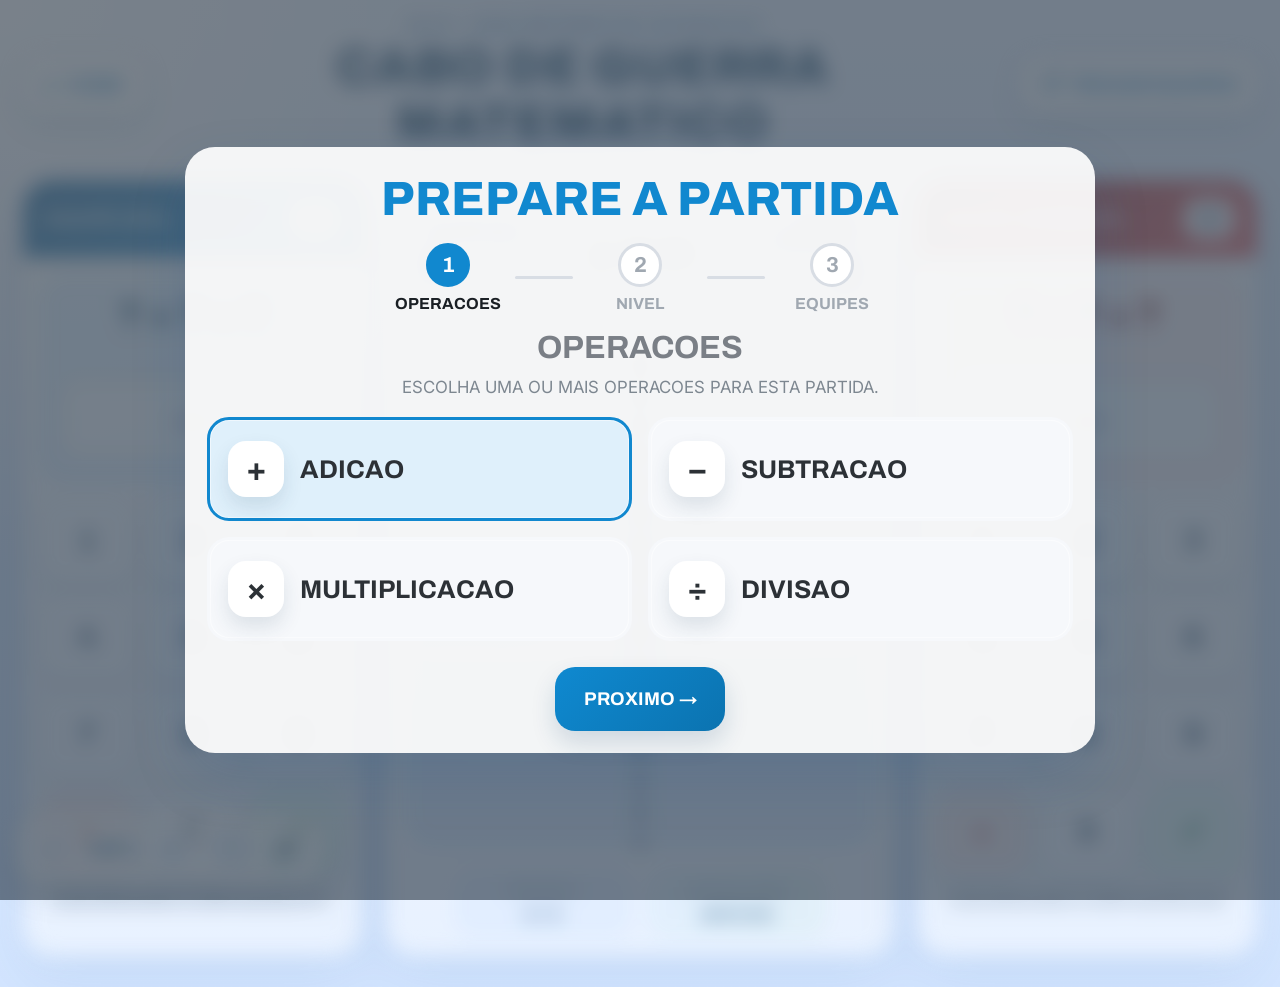
==== jogos/cabo-de-guerra/index.html @ 483ecdd0 "Add cabo de guerra matematico to JOJO" ====
<!DOCTYPE html>
<html lang="pt-BR">
<head>
    <meta charset="UTF-8">
    <meta name="viewport" content="width=device-width, initial-scale=1.0, viewport-fit=cover">
    <meta name="theme-color" content="#dbe8ff">
    <title>JOJO | Cabo de Guerra Matematico</title>
    <link rel="preconnect" href="https://fonts.googleapis.com">
    <link rel="preconnect" href="https://fonts.gstatic.com" crossorigin>
    <link href="https://fonts.googleapis.com/css2?family=Archivo:wght@500;600;700;800&family=Inter:wght@400;500;600;700;800&display=swap" rel="stylesheet">
    <link rel="stylesheet" href="./styles.css">
</head>
<body>
    <div id="app" class="math-tug-app is-setup-open">
        <header class="topbar">
            <a class="top-pill top-pill--home" href="../../">
                <span class="top-pill__icon">⌂</span>
                <span>HOME</span>
            </a>

            <div class="brand-block">
                <p class="brand-block__eyebrow">JOJO | JOGO MATEMATICO INTERATIVO</p>
                <h1>CABO DE GUERRA MATEMATICO</h1>
            </div>

            <button id="changeTeamsBtn" class="top-pill top-pill--ghost" type="button">
                <span class="top-pill__icon">↺</span>
                <span>TROCAR EQUIPES</span>
            </button>
        </header>

        <main class="game-layout">
            <section class="team-panel team-panel--blue" data-team-side="left">
                <header class="team-panel__header">
                    <strong id="leftPanelName">EQUIPE AZUL</strong>
                    <span id="leftScoreBadge" class="score-badge">0</span>
                </header>

                <div class="problem-board">
                    <div id="leftProblem" class="problem-expression">? + ? = ?</div>
                    <div id="leftAnswerDisplay" class="answer-display">—</div>
                </div>

                <div class="keypad" data-keypad="left">
                    <button type="button" data-key="1">1</button>
                    <button type="button" data-key="2">2</button>
                    <button type="button" data-key="3">3</button>
                    <button type="button" data-key="4">4</button>
                    <button type="button" data-key="5">5</button>
                    <button type="button" data-key="6">6</button>
                    <button type="button" data-key="7">7</button>
                    <button type="button" data-key="8">8</button>
                    <button type="button" data-key="9">9</button>
                    <button type="button" class="keypad__danger" data-key="clear">×</button>
                    <button type="button" data-key="0">0</button>
                    <button type="button" class="keypad__success" data-key="submit">✓</button>
                </div>

                <p id="leftStatus" class="team-status">AGUARDANDO O INICIO DA PARTIDA</p>
            </section>

            <section class="arena-panel">
                <div class="arena-panel__top">
                    <div class="arena-score">
                        <span id="leftArenaName">EQUIPE AZUL</span>
                        <strong id="leftArenaScore">0</strong>
                    </div>

                    <div class="match-timer">
                        <span class="match-timer__icon">◷</span>
                        <strong id="matchTimer">00:00</strong>
                    </div>

                    <div class="arena-score arena-score--right">
                        <span id="rightArenaName">EQUIPE VERMELHA</span>
                        <strong id="rightArenaScore">0</strong>
                    </div>
                </div>

                <div class="arena-stage">
                    <div class="arena-stage__line"></div>
                    <div id="ropeWrapper" class="rope-wrapper">
                        <iframe
                            class="rope-wrapper__frame"
                            src="./gif-frame.html"
                            title="Cabo de guerra animado"
                            tabindex="-1"
                            loading="eager"
                        ></iframe>
                    </div>

                    <div id="roundFeedback" class="round-feedback hidden"></div>

                    <div id="countdownOverlay" class="countdown-overlay hidden" aria-live="assertive">
                        <div id="countdownValue" class="countdown-overlay__value">3</div>
                    </div>

                    <div id="resultOverlay" class="result-overlay hidden">
                        <div class="result-card">
                            <p class="result-card__eyebrow">PARTIDA ENCERRADA</p>
                            <img id="resultBadge" class="result-card__badge hidden" src="./assets/ganhou-azul.gif" alt="Equipe vencedora">
                            <h2 id="resultTitle">EQUIPE AZUL VENCEU</h2>
                            <p id="resultText">FOI UMA DISPUTA INCRIVEL.</p>
                            <div class="result-card__actions">
                                <button id="playAgainBtn" class="primary-action" type="button">JOGAR DE NOVO</button>
                                <button id="openSetupBtn" class="secondary-action" type="button">AJUSTAR PARTIDA</button>
                            </div>
                        </div>
                    </div>
                </div>

                <div class="arena-panel__bottom">
                    <div class="round-chip">
                        <span>RODADA</span>
                        <strong id="roundCounter">0 / 10</strong>
                    </div>

                    <div class="round-chip round-chip--accent">
                        <span>OPERACOES</span>
                        <strong id="operationsLabel">ADICAO</strong>
                    </div>
                </div>
            </section>

            <section class="team-panel team-panel--red" data-team-side="right">
                <header class="team-panel__header">
                    <strong id="rightPanelName">EQUIPE VERMELHA</strong>
                    <span id="rightScoreBadge" class="score-badge">0</span>
                </header>

                <div class="problem-board problem-board--red">
                    <div id="rightProblem" class="problem-expression">? + ? = ?</div>
                    <div id="rightAnswerDisplay" class="answer-display">—</div>
                </div>

                <div class="keypad keypad--red" data-keypad="right">
                    <button type="button" data-key="1">1</button>
                    <button type="button" data-key="2">2</button>
                    <button type="button" data-key="3">3</button>
                    <button type="button" data-key="4">4</button>
                    <button type="button" data-key="5">5</button>
                    <button type="button" data-key="6">6</button>
                    <button type="button" data-key="7">7</button>
                    <button type="button" data-key="8">8</button>
                    <button type="button" data-key="9">9</button>
                    <button type="button" class="keypad__danger" data-key="clear">×</button>
                    <button type="button" data-key="0">0</button>
                    <button type="button" class="keypad__success" data-key="submit">✓</button>
                </div>

                <p id="rightStatus" class="team-status">AGUARDANDO O INICIO DA PARTIDA</p>
            </section>
        </main>

        <div class="zoom-dock">
            <button id="zoomOutBtn" type="button" aria-label="Diminuir tamanho">−</button>
            <strong id="zoomValue">100%</strong>
            <button id="zoomInBtn" type="button" aria-label="Aumentar tamanho">+</button>
            <button id="fullscreenBtn" type="button" aria-label="Tela cheia">⛶</button>
            <button id="soundToggleBtn" type="button" aria-label="Ativar ou desativar som">🔊</button>
        </div>

        <div id="setupBackdrop" class="setup-backdrop"></div>

        <section id="setupModal" class="setup-modal" role="dialog" aria-modal="true" aria-labelledby="setupTitle">
            <header class="setup-modal__header">
                <h2 id="setupTitle">PREPARE A PARTIDA</h2>

                <div class="stepper" aria-label="Etapas da configuracao">
                    <div class="stepper__item is-active" data-step-indicator="1">
                        <span>1</span>
                        <strong>OPERACOES</strong>
                    </div>
                    <div class="stepper__line"></div>
                    <div class="stepper__item" data-step-indicator="2">
                        <span>2</span>
                        <strong>NIVEL</strong>
                    </div>
                    <div class="stepper__line"></div>
                    <div class="stepper__item" data-step-indicator="3">
                        <span>3</span>
                        <strong>EQUIPES</strong>
                    </div>
                </div>
            </header>

            <div class="setup-modal__body">
                <section class="setup-step" data-step-panel="1">
                    <div class="setup-copy">
                        <h3>OPERACOES</h3>
                        <p>ESCOLHA UMA OU MAIS OPERACOES PARA ESTA PARTIDA.</p>
                    </div>

                    <div class="selection-grid selection-grid--operations">
                        <button class="selection-card is-selected" type="button" data-operation="add">
                            <span class="selection-card__symbol">+</span>
                            <strong>ADICAO</strong>
                        </button>
                        <button class="selection-card" type="button" data-operation="subtract">
                            <span class="selection-card__symbol">−</span>
                            <strong>SUBTRACAO</strong>
                        </button>
                        <button class="selection-card" type="button" data-operation="multiply">
                            <span class="selection-card__symbol">×</span>
                            <strong>MULTIPLICACAO</strong>
                        </button>
                        <button class="selection-card" type="button" data-operation="divide">
                            <span class="selection-card__symbol">÷</span>
                            <strong>DIVISAO</strong>
                        </button>
                    </div>
                </section>

                <section class="setup-step hidden" data-step-panel="2">
                    <div class="setup-copy">
                        <h3>NIVEL E QUANTIDADE</h3>
                        <p>ESCOLHA A DIFICULDADE E A QUANTIDADE DE OPERACOES POR PARTIDA.</p>
                    </div>

                    <div class="selection-grid selection-grid--levels">
                        <button class="selection-card selection-card--level is-selected" type="button" data-level="1">
                            <span class="selection-card__level-icon">◔</span>
                            <strong>NIVEL 1</strong>
                            <small>OPERACOES COM 1 ALGARISMO</small>
                        </button>
                        <button class="selection-card selection-card--level" type="button" data-level="2">
                            <span class="selection-card__level-icon">◑</span>
                            <strong>NIVEL 2</strong>
                            <small>2 ALGARISMOS SEM RESERVA</small>
                        </button>
                        <button class="selection-card selection-card--level" type="button" data-level="3">
                            <span class="selection-card__level-icon">◕</span>
                            <strong>NIVEL 3</strong>
                            <small>2 ALGARISMOS COM RESERVA</small>
                        </button>
                    </div>

                    <div class="quantity-panel">
                        <div class="setup-copy setup-copy--compact">
                            <h3>QUANTIDADE DE OPERACOES</h3>
                            <p>DEFINA QUANTAS RODADAS A PARTIDA TERA.</p>
                        </div>

                        <div class="quantity-panel__row">
                            <button class="quantity-chip is-selected" type="button" data-rounds="5">5</button>
                            <button class="quantity-chip" type="button" data-rounds="10">10</button>
                            <button class="quantity-chip" type="button" data-rounds="15">15</button>
                            <button class="quantity-chip" type="button" data-rounds="20">20</button>
                            <label class="custom-rounds">
                                <span>OUTRA</span>
                                <input id="roundsInput" type="number" min="3" max="50" value="5">
                            </label>
                        </div>
                    </div>
                </section>

                <section class="setup-step hidden" data-step-panel="3">
                    <div class="setup-copy">
                        <h3>EQUIPES</h3>
                    </div>

                    <div class="team-setup-grid">
                        <article class="team-setup-card team-setup-card--blue">
                            <img class="team-setup-card__gif" src="./assets/equipe-azul.gif" alt="Equipe azul">
                            <strong>1ª EQUIPE (AZUL)</strong>
                            <input id="leftTeamInput" type="text" maxlength="20" placeholder="Nome da equipe">
                        </article>

                        <div class="team-setup-grid__vs">VS</div>

                        <article class="team-setup-card team-setup-card--red">
                            <img class="team-setup-card__gif" src="./assets/equipe-vermelha.gif" alt="Equipe vermelha">
                            <strong>2ª EQUIPE (VERMELHA)</strong>
                            <input id="rightTeamInput" type="text" maxlength="20" placeholder="Nome da equipe">
                        </article>
                    </div>

                    <button id="swapTeamsBtn" class="swap-teams-btn" type="button">INVERTER LADOS</button>
                </section>
            </div>

            <footer class="setup-modal__footer">
                <button id="prevStepBtn" class="secondary-action secondary-action--ghost" type="button">← VOLTAR</button>
                <button id="nextStepBtn" class="primary-action" type="button">PROXIMO →</button>
                <button id="startMatchBtn" class="primary-action hidden" type="button">▶ INICIAR PARTIDA</button>
            </footer>
        </section>
    </div>

    <script src="./app.js"></script>
</body>
</html>
---- jogos/cabo-de-guerra/styles.css ----
:root {
    --bg-top: #eef5ff;
    --bg-bottom: #d3e5ff;
    --blue-strong: #0f89d0;
    --blue-soft: #e6f3ff;
    --blue-border: #2890db;
    --red-strong: #e74a49;
    --red-soft: #fff0f0;
    --red-border: #f06b69;
    --ink: #12304d;
    --muted: #6e849b;
    --card: rgba(255, 255, 255, 0.92);
    --shadow: 0 24px 56px rgba(22, 86, 148, 0.16);
    --rope-shift: 0px;
}

* {
    box-sizing: border-box;
}

html,
body {
    margin: 0;
    min-height: 100%;
    font-family: "Inter", sans-serif;
    background:
        radial-gradient(circle at top left, rgba(255, 255, 255, 0.92), transparent 35%),
        linear-gradient(180deg, var(--bg-top), var(--bg-bottom));
    color: var(--ink);
}

body {
    min-height: 100vh;
}

button,
input {
    font: inherit;
}

button {
    cursor: pointer;
}

.hidden {
    display: none !important;
}

.math-tug-app {
    position: relative;
    min-height: 100vh;
    padding: 18px 18px 28px;
    overflow: hidden;
}

.topbar,
.game-layout,
.zoom-dock {
    transition: filter 220ms ease, transform 220ms ease, opacity 220ms ease;
}

.math-tug-app.is-setup-open .topbar,
.math-tug-app.is-setup-open .game-layout,
.math-tug-app.is-setup-open .zoom-dock {
    filter: blur(10px);
    transform: scale(0.992);
    opacity: 0.52;
    pointer-events: none;
    user-select: none;
}

.topbar {
    position: relative;
    z-index: 2;
    display: grid;
    grid-template-columns: auto 1fr auto;
    gap: 18px;
    align-items: center;
}

.top-pill {
    display: inline-flex;
    align-items: center;
    gap: 10px;
    min-height: 56px;
    padding: 0 20px;
    border: 0;
    border-radius: 20px;
    background: #fff;
    box-shadow: 0 12px 32px rgba(14, 63, 106, 0.16);
    color: #0f6fae;
    font-family: "Archivo", sans-serif;
    font-size: 1.15rem;
    font-weight: 700;
    text-decoration: none;
}

.top-pill__icon {
    font-size: 1.45rem;
    line-height: 1;
}

.top-pill--ghost {
    justify-self: end;
}

.brand-block {
    display: grid;
    justify-items: center;
    text-align: center;
    gap: 6px;
}

.brand-block__eyebrow {
    margin: 0;
    color: rgba(11, 79, 125, 0.78);
    font-family: "Archivo", sans-serif;
    font-size: 0.88rem;
    font-weight: 700;
    letter-spacing: 0.18em;
    text-transform: uppercase;
}

.brand-block h1 {
    margin: 0;
    font-family: "Archivo", sans-serif;
    font-size: clamp(2rem, 4vw, 3.25rem);
    font-weight: 800;
    letter-spacing: 0.02em;
    text-transform: uppercase;
    color: #06385b;
}

.game-layout {
    position: relative;
    z-index: 1;
    display: grid;
    grid-template-columns: minmax(250px, 1fr) minmax(420px, 1.5fr) minmax(250px, 1fr);
    gap: 24px;
    align-items: stretch;
    margin-top: 26px;
}

.team-panel,
.arena-panel,
.setup-modal,
.result-card {
    border-radius: 30px;
    background: var(--card);
    box-shadow: var(--shadow);
}

.team-panel {
    padding: 0 0 18px;
    display: grid;
    grid-template-rows: auto auto 1fr auto;
    gap: 18px;
    overflow: hidden;
}

.team-panel__header {
    display: flex;
    align-items: center;
    justify-content: space-between;
    padding: 18px 22px;
    font-family: "Archivo", sans-serif;
    font-size: 1.15rem;
    font-weight: 700;
    color: #fff;
}

.team-panel--blue .team-panel__header {
    background: linear-gradient(135deg, #0c5b93, #0f89d0);
}

.team-panel--red .team-panel__header {
    background: linear-gradient(135deg, #8f1d1b, #e74a49);
}

.score-badge {
    display: inline-grid;
    place-items: center;
    min-width: 52px;
    height: 42px;
    padding: 0 12px;
    border-radius: 16px;
    background: rgba(255, 255, 255, 0.92);
    color: #0a486f;
    font-family: "Archivo", sans-serif;
    font-size: 1.35rem;
    font-weight: 800;
}

.problem-board {
    margin: 0 18px;
    padding: 18px;
    border-radius: 24px;
    background: var(--blue-soft);
    border: 2px solid rgba(34, 125, 192, 0.22);
    text-align: center;
}

.problem-board--red {
    background: var(--red-soft);
    border-color: rgba(226, 92, 90, 0.22);
}

.problem-expression {
    min-height: 70px;
    font-family: "Archivo", sans-serif;
    font-size: clamp(2rem, 3vw, 2.85rem);
    font-weight: 800;
    color: #06385b;
    line-height: 1.08;
    text-transform: uppercase;
}

.team-panel--red .problem-expression {
    color: #7c1816;
}

.answer-display {
    display: grid;
    place-items: center;
    min-height: 82px;
    margin-top: 14px;
    border-radius: 20px;
    background: #fff;
    border: 2px solid rgba(10, 88, 137, 0.12);
    box-shadow: inset 0 0 0 1px rgba(255, 255, 255, 0.6);
    font-family: "Archivo", sans-serif;
    font-size: 2.1rem;
    font-weight: 700;
    color: #324a60;
}

.keypad {
    display: grid;
    grid-template-columns: repeat(3, minmax(0, 1fr));
    gap: 14px;
    padding: 0 18px;
    touch-action: manipulation;
}

.keypad button {
    min-height: 84px;
    border: 0;
    border-radius: 22px;
    background: #fff;
    box-shadow: 0 10px 24px rgba(19, 65, 102, 0.12);
    font-family: "Archivo", sans-serif;
    font-size: 2rem;
    font-weight: 700;
    color: #23435d;
    transition: transform 120ms ease, box-shadow 120ms ease, background 120ms ease;
    touch-action: manipulation;
}

.keypad button:active,
.keypad button.is-pressed {
    transform: translateY(2px) scale(0.98);
    box-shadow: 0 4px 12px rgba(19, 65, 102, 0.12);
}

.keypad__danger {
    background: #ffede9 !important;
    color: #ad372f !important;
}

.keypad__success {
    background: #e7f9ef !important;
    color: #147342 !important;
}

.team-status {
    min-height: 48px;
    margin: 0;
    padding: 0 22px;
    text-align: center;
    font-family: "Archivo", sans-serif;
    font-size: 1rem;
    font-weight: 700;
    letter-spacing: 0.04em;
    text-transform: uppercase;
    color: #5f748a;
}

.team-status.is-win {
    color: #0d8a43;
}

.team-status.is-waiting {
    color: #a26b0c;
}

.team-status.is-error {
    color: #bf352f;
}

.arena-panel {
    display: grid;
    grid-template-rows: auto 1fr auto;
    gap: 20px;
    padding: 18px;
}

.arena-panel__top {
    display: grid;
    grid-template-columns: 1fr auto 1fr;
    gap: 16px;
    align-items: center;
    padding: 18px 22px;
    border-radius: 24px;
    background: rgba(236, 244, 255, 0.94);
}

.arena-score {
    display: grid;
    gap: 6px;
    font-family: "Archivo", sans-serif;
    text-transform: uppercase;
}

.arena-score span {
    font-size: 0.95rem;
    color: #466680;
}

.arena-score strong {
    font-size: 2.15rem;
    color: #0b446d;
}

.arena-score--right {
    justify-items: end;
    text-align: right;
}

.match-timer {
    display: inline-flex;
    align-items: center;
    gap: 10px;
    padding: 12px 18px;
    border-radius: 999px;
    background: #fff;
    box-shadow: 0 8px 18px rgba(11, 68, 109, 0.12);
    font-family: "Archivo", sans-serif;
    font-size: 1.6rem;
    font-weight: 700;
    color: #0b446d;
}

.arena-stage {
    position: relative;
    min-height: 520px;
    border-radius: 28px;
    background:
        linear-gradient(180deg, rgba(255, 255, 255, 0.52), rgba(222, 237, 255, 0.44)),
        linear-gradient(180deg, #f7fbff, #e3efff);
    overflow: hidden;
}

.arena-stage__line {
    position: absolute;
    inset: 0 auto 0 50%;
    width: 8px;
    transform: translateX(-50%);
    background:
        repeating-linear-gradient(
            to bottom,
            rgba(73, 103, 127, 0.85) 0 16px,
            rgba(73, 103, 127, 0) 16px 30px
        );
    opacity: 0.9;
    z-index: 0;
}

.rope-wrapper {
    position: absolute;
    left: calc(50% + var(--rope-shift));
    top: 56%;
    bottom: auto;
    z-index: 1;
    width: min(92%, 900px);
    padding: 0;
    border: 0;
    border-radius: 0;
    background: transparent;
    box-shadow: none;
    transform: translate(-50%, -50%);
    transform-origin: center bottom;
    transition: left 180ms cubic-bezier(.2, .85, .25, 1);
    will-change: left;
    backface-visibility: hidden;
    contain: layout paint;
}

.rope-wrapper__frame {
    display: block;
    width: 100%;
    height: min(44vw, 360px);
    border: 0;
    background: transparent;
    pointer-events: none;
    overflow: hidden;
    transform: translateZ(0);
    backface-visibility: hidden;
}

.round-feedback {
    position: absolute;
    left: 50%;
    top: 28px;
    transform: translateX(-50%);
    padding: 14px 22px;
    border-radius: 999px;
    background: rgba(255, 255, 255, 0.94);
    box-shadow: 0 12px 22px rgba(15, 75, 121, 0.16);
    font-family: "Archivo", sans-serif;
    font-size: 1.05rem;
    font-weight: 700;
    text-transform: uppercase;
    color: #104a72;
    z-index: 3;
}

.countdown-overlay {
    position: absolute;
    inset: 0;
    display: grid;
    place-items: center;
    background: rgba(8, 31, 51, 0.54);
    backdrop-filter: blur(5px);
    z-index: 5;
}

.result-overlay {
    position: fixed;
    inset: 0;
    display: grid;
    align-items: start;
    justify-items: center;
    padding: 24px 16px;
    overflow: auto;
    background: rgba(8, 31, 51, 0.54);
    backdrop-filter: blur(6px);
    z-index: 30;
}

.countdown-overlay__value {
    font-family: "Archivo", sans-serif;
    font-size: clamp(5rem, 14vw, 9rem);
    font-weight: 800;
    color: #fff;
    text-shadow: 0 0 26px rgba(81, 199, 255, 0.66);
}

.result-card {
    width: min(92%, 520px);
    max-height: none;
    margin: 8px 0 24px;
    padding: 26px 24px 28px;
    text-align: center;
    overflow-y: auto;
}

.result-card__badge {
    display: block;
    width: min(100%, 170px);
    margin: 14px auto 2px;
    border-radius: 24px;
}

.result-card__eyebrow {
    margin: 0;
    color: #1886cd;
    font-family: "Archivo", sans-serif;
    font-size: 0.95rem;
    font-weight: 700;
    letter-spacing: 0.18em;
    text-transform: uppercase;
}

.result-card h2 {
    margin: 8px 0 8px;
    font-family: "Archivo", sans-serif;
    font-size: clamp(1.6rem, 4.2vw, 2.5rem);
    color: #093e63;
    text-transform: uppercase;
}

.result-card__actions {
    display: flex;
    justify-content: center;
    gap: 14px;
    margin-top: 16px;
    flex-wrap: wrap;
    padding-bottom: 8px;
}

.arena-panel__bottom {
    display: flex;
    justify-content: center;
    gap: 16px;
    flex-wrap: wrap;
}

.round-chip {
    min-width: 180px;
    padding: 14px 18px;
    border-radius: 20px;
    background: rgba(236, 244, 255, 0.96);
    text-align: center;
}

.round-chip span,
.round-chip strong {
    display: block;
    font-family: "Archivo", sans-serif;
    text-transform: uppercase;
}

.round-chip span {
    font-size: 0.82rem;
    letter-spacing: 0.16em;
    color: #5b7c96;
}

.round-chip strong {
    margin-top: 8px;
    font-size: 1.16rem;
    color: #0b446d;
}

.round-chip--accent {
    background: linear-gradient(135deg, #eef8ff, #ebf8f1);
}

.zoom-dock {
    position: fixed;
    left: 16px;
    bottom: 18px;
    z-index: 2;
    display: inline-flex;
    align-items: center;
    gap: 10px;
    padding: 10px 12px;
    border-radius: 24px;
    background: rgba(255, 255, 255, 0.96);
    box-shadow: 0 14px 28px rgba(9, 49, 81, 0.16);
}

.zoom-dock button {
    width: 48px;
    height: 48px;
    border: 0;
    border-radius: 16px;
    background: #f4f8ff;
    color: #1172b0;
    font-family: "Archivo", sans-serif;
    font-size: 1.45rem;
    font-weight: 700;
}

.zoom-dock button.is-muted {
    background: #fff2ef;
    color: #c34a3e;
}

.zoom-dock strong {
    color: #0f6fae;
    font-family: "Archivo", sans-serif;
    font-size: 1.2rem;
}

.setup-backdrop {
    position: fixed;
    inset: 0;
    z-index: 8;
    background: rgba(18, 32, 47, 0.56);
}

.setup-modal {
    position: fixed;
    inset: 50% auto auto 50%;
    z-index: 9;
    width: min(92vw, 910px);
    transform: translate(-50%, -50%);
    padding: 26px 22px 22px;
}

.setup-modal__header,
.setup-copy {
    text-align: center;
}

.setup-modal__header h2 {
    margin: 0;
    font-family: "Archivo", sans-serif;
    font-size: clamp(2rem, 4vw, 3rem);
    font-weight: 800;
    color: #1188cf;
    text-transform: uppercase;
}

.stepper {
    display: flex;
    align-items: center;
    justify-content: center;
    gap: 12px;
    margin-top: 18px;
}

.stepper__item {
    display: grid;
    gap: 8px;
    justify-items: center;
    min-width: 110px;
    color: #a0a8b1;
}

.stepper__item span {
    display: grid;
    place-items: center;
    width: 44px;
    height: 44px;
    border: 3px solid #d8dde4;
    border-radius: 50%;
    font-family: "Archivo", sans-serif;
    font-size: 1.35rem;
    font-weight: 700;
    background: #fff;
}

.stepper__item strong {
    font-family: "Archivo", sans-serif;
    font-size: 1rem;
    font-weight: 700;
    text-transform: uppercase;
}

.stepper__item.is-active {
    color: #1a1f24;
}

.stepper__item.is-active span {
    border-color: #1188cf;
    background: #1188cf;
    color: #fff;
}

.stepper__item.is-done span {
    border-color: #89c9f2;
    color: #1188cf;
}

.stepper__line {
    width: 58px;
    height: 3px;
    border-radius: 999px;
    background: #d8dde4;
}

.setup-modal__body {
    margin-top: 18px;
}

.setup-copy h3 {
    margin: 0;
    font-family: "Archivo", sans-serif;
    font-size: 2rem;
    color: #7a7f86;
    text-transform: uppercase;
}

.setup-copy p {
    margin: 12px 0 0;
    color: #7d8790;
    font-size: 1.05rem;
    text-transform: uppercase;
}

.selection-grid {
    display: grid;
    gap: 16px;
    margin-top: 20px;
}

.selection-grid--operations {
    grid-template-columns: repeat(2, minmax(0, 1fr));
}

.selection-grid--levels {
    grid-template-columns: repeat(3, minmax(0, 1fr));
}

.selection-card {
    display: flex;
    align-items: center;
    gap: 16px;
    min-height: 104px;
    padding: 18px;
    border: 3px solid transparent;
    border-radius: 22px;
    background: #f6f8fb;
    color: #2c3136;
    text-align: left;
    box-shadow: inset 0 0 0 1px rgba(255, 255, 255, 0.5);
}

.selection-card__symbol,
.selection-card__level-icon {
    display: grid;
    place-items: center;
    width: 56px;
    height: 56px;
    border-radius: 18px;
    background: #fff;
    box-shadow: 0 10px 20px rgba(32, 66, 94, 0.12);
    font-family: "Archivo", sans-serif;
    font-size: 2rem;
    font-weight: 800;
}

.selection-card strong,
.selection-card small {
    display: block;
    font-family: "Archivo", sans-serif;
}

.selection-card strong {
    font-size: 1.6rem;
    text-transform: uppercase;
}

.selection-card small {
    margin-top: 6px;
    color: #6d7984;
    font-size: 0.88rem;
    text-transform: uppercase;
}

.selection-card--level {
    flex-direction: column;
    justify-content: center;
    text-align: center;
}

.selection-card.is-selected {
    border-color: #1188cf;
    background: #dff0fb;
}

.quantity-panel {
    margin-top: 24px;
}

.setup-copy--compact {
    text-align: left;
}

.setup-copy--compact h3,
.setup-copy--compact p {
    text-align: left;
}

.quantity-panel__row {
    display: flex;
    gap: 14px;
    flex-wrap: wrap;
    align-items: stretch;
    margin-top: 16px;
}

.quantity-chip,
.custom-rounds {
    min-height: 62px;
    border: 2px solid transparent;
    border-radius: 18px;
    background: #f6f8fb;
}

.quantity-chip {
    min-width: 72px;
    padding: 0 18px;
    font-family: "Archivo", sans-serif;
    font-size: 1.3rem;
    font-weight: 700;
    color: #2e4a62;
}

.quantity-chip.is-selected {
    border-color: #1188cf;
    background: #dff0fb;
}

.custom-rounds {
    display: grid;
    grid-template-columns: auto 90px;
    align-items: center;
    gap: 14px;
    padding: 0 18px;
}

.custom-rounds span {
    font-family: "Archivo", sans-serif;
    font-size: 1rem;
    font-weight: 700;
    color: #61788d;
    text-transform: uppercase;
}

.custom-rounds input,
.team-setup-card input {
    width: 100%;
    border: 2px solid rgba(17, 136, 207, 0.1);
    border-radius: 16px;
    background: #fff;
    color: #40576c;
    font-size: 1.2rem;
    padding: 14px 16px;
}

.team-setup-grid {
    display: grid;
    grid-template-columns: minmax(0, 1fr) auto minmax(0, 1fr);
    gap: 18px;
    align-items: center;
    margin-top: 22px;
}

.team-setup-card {
    min-height: 198px;
    padding: 22px 18px;
    border: 3px solid transparent;
    border-radius: 24px;
    background: #f8fafc;
    text-align: center;
}

.team-setup-card--blue {
    border-color: #2a95df;
}

.team-setup-card--red {
    border-color: #ef5753;
}

.team-setup-card__gif {
    display: block;
    width: min(100%, 150px);
    margin: 0 auto 6px;
    border-radius: 22px;
}

.team-setup-card strong {
    display: block;
    margin-top: 8px;
    font-family: "Archivo", sans-serif;
    font-size: 1.5rem;
    color: #6b7580;
    text-transform: uppercase;
}

.team-setup-card input {
    margin-top: 18px;
    text-align: center;
}

.team-setup-grid__vs {
    font-family: "Archivo", sans-serif;
    font-size: 3rem;
    font-weight: 800;
    color: #1188cf;
}

.swap-teams-btn {
    display: block;
    margin: 18px auto 0;
    border: 0;
    border-radius: 18px;
    background: rgba(17, 136, 207, 0.12);
    color: #1188cf;
    padding: 12px 20px;
    font-family: "Archivo", sans-serif;
    font-size: 1rem;
    font-weight: 700;
    text-transform: uppercase;
}

.setup-modal__footer {
    display: flex;
    justify-content: center;
    gap: 18px;
    margin-top: 26px;
    flex-wrap: wrap;
}

.primary-action,
.secondary-action {
    min-width: 170px;
    min-height: 64px;
    padding: 0 24px;
    border: 0;
    border-radius: 20px;
    font-family: "Archivo", sans-serif;
    font-size: 1.15rem;
    font-weight: 700;
    text-transform: uppercase;
    box-shadow: 0 12px 24px rgba(10, 69, 109, 0.16);
}

.primary-action {
    background: linear-gradient(135deg, #0f89d0, #0b73b0);
    color: #fff;
}

.secondary-action {
    background: #fff;
    color: #7b8086;
}

.secondary-action--ghost {
    box-shadow: 0 10px 20px rgba(10, 69, 109, 0.1);
}

@media (max-width: 1180px) {
    .game-layout {
        grid-template-columns: 1fr;
    }

    .team-panel {
        order: 2;
    }

    .arena-panel {
        order: 1;
    }

    .rope-wrapper {
        width: min(94%, 760px);
    }

    .rope-wrapper__frame {
        height: min(42vw, 320px);
    }
}

@media (max-width: 920px) {
    .topbar {
        grid-template-columns: 1fr;
        justify-items: center;
    }

    .top-pill--ghost {
        justify-self: center;
    }

    .selection-grid--operations,
    .selection-grid--levels,
    .team-setup-grid {
        grid-template-columns: 1fr;
    }

    .team-setup-grid__vs {
        display: none;
    }

    .setup-modal {
        width: min(96vw, 760px);
        max-height: min(92vh, 980px);
        overflow: auto;
    }
}

@media (max-width: 680px) {
    .math-tug-app {
        padding: 14px 14px 24px;
    }

    .brand-block__eyebrow {
        letter-spacing: 0.08em;
    }

    .arena-panel__top {
        grid-template-columns: 1fr;
        justify-items: center;
        text-align: center;
    }

    .arena-score,
    .arena-score--right {
        justify-items: center;
        text-align: center;
    }

    .problem-expression {
        font-size: 1.8rem;
    }

    .answer-display {
        min-height: 72px;
        font-size: 1.8rem;
    }

    .keypad button {
        min-height: 72px;
        font-size: 1.7rem;
    }

    .arena-stage {
        min-height: 360px;
    }

    .rope-wrapper {
        top: 56%;
        width: min(98%, 560px);
    }

    .rope-wrapper__frame {
        height: min(54vw, 240px);
    }

    .zoom-dock {
        transform: scale(0.86);
        transform-origin: left bottom;
    }
}

@media (max-height: 860px) {
    .result-overlay {
        padding: 16px 14px;
    }

    .result-card {
        width: min(94%, 500px);
        padding: 22px 22px 24px;
    }

    .result-card__badge {
        width: min(100%, 140px);
    }

    .result-card h2 {
        font-size: clamp(1.45rem, 4vw, 2.2rem);
    }

    .result-card__actions {
        flex-direction: column;
        align-items: center;
    }

    .result-card__actions .primary-action,
    .result-card__actions .secondary-action {
        min-width: 220px;
    }
}
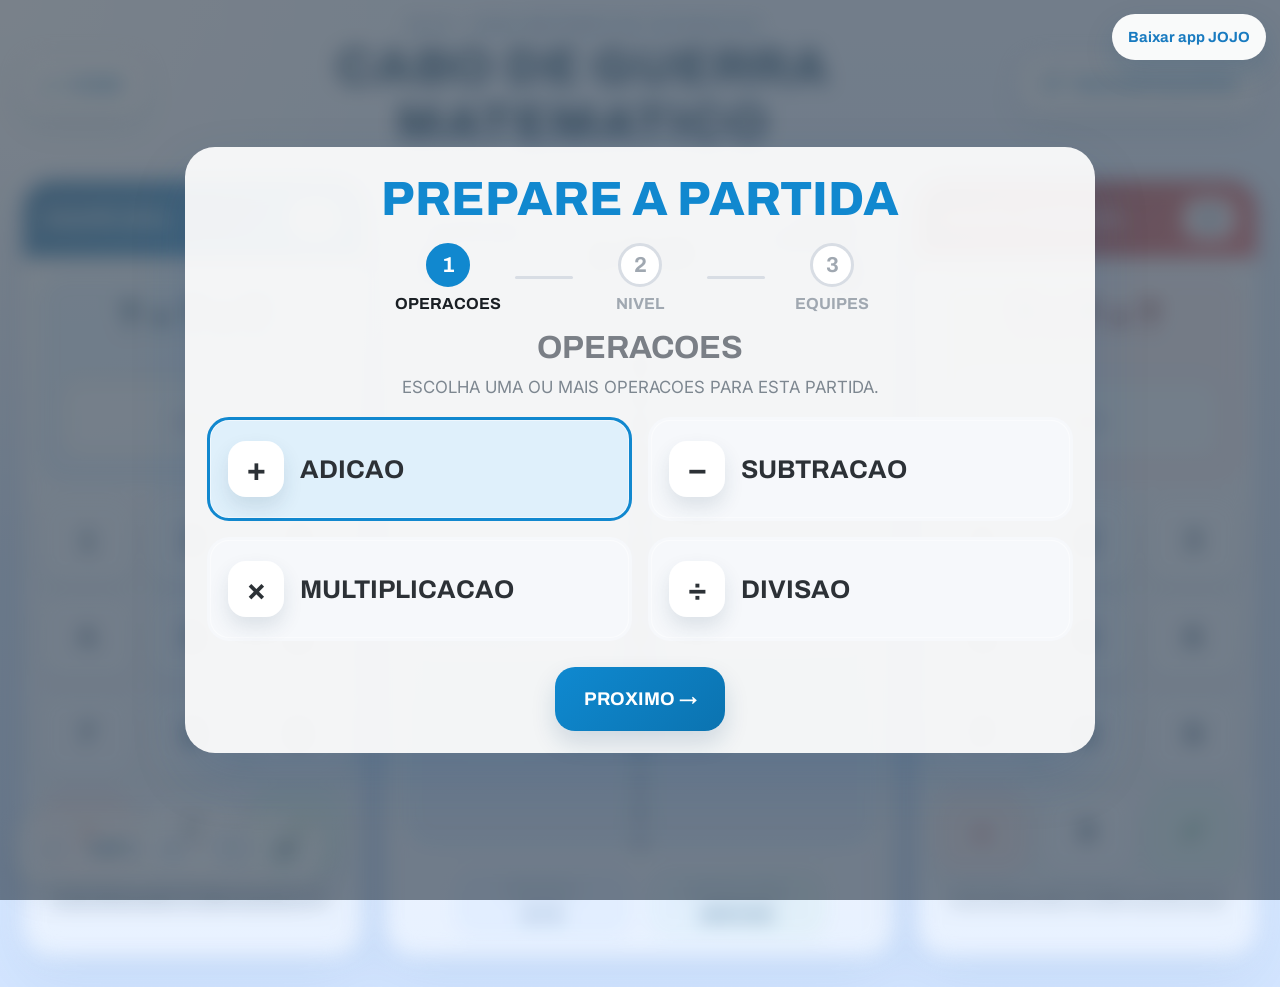
==== commit 75540e3e: "Melhora mobile, PWA e corrige timer" ====
--- a/jogos/cabo-de-guerra/index.html
+++ b/jogos/cabo-de-guerra/index.html
@@ -4,7 +4,13 @@
     <meta charset="UTF-8">
     <meta name="viewport" content="width=device-width, initial-scale=1.0, viewport-fit=cover">
     <meta name="theme-color" content="#dbe8ff">
+    <meta name="apple-mobile-web-app-capable" content="yes">
+    <meta name="apple-mobile-web-app-status-bar-style" content="default">
+    <meta name="apple-mobile-web-app-title" content="JOJO">
     <title>JOJO | Cabo de Guerra Matematico</title>
+    <link rel="manifest" href="../../manifest.webmanifest">
+    <link rel="icon" type="image/png" sizes="192x192" href="../../assets/icon-192.png">
+    <link rel="apple-touch-icon" href="../../assets/icon-192.png">
     <link rel="preconnect" href="https://fonts.googleapis.com">
     <link rel="preconnect" href="https://fonts.gstatic.com" crossorigin>
     <link href="https://fonts.googleapis.com/css2?family=Archivo:wght@500;600;700;800&family=Inter:wght@400;500;600;700;800&display=swap" rel="stylesheet">
@@ -288,5 +294,6 @@
     </div>
 
     <script src="./app.js"></script>
+    <script src="../../scripts/pwa.js"></script>
 </body>
 </html>
--- a/jogos/cabo-de-guerra/styles.css
+++ b/jogos/cabo-de-guerra/styles.css
@@ -926,15 +926,21 @@
 
 @media (max-width: 1180px) {
     .game-layout {
-        grid-template-columns: 1fr;
+        grid-template-columns: repeat(2, minmax(0, 1fr));
+        gap: 18px;
+    }
+
+    .arena-panel {
+        grid-column: 1 / -1;
+        order: 1;
     }
 
     .team-panel {
         order: 2;
     }
 
-    .arena-panel {
-        order: 1;
+    .arena-stage {
+        min-height: 430px;
     }
 
     .rope-wrapper {
@@ -942,18 +948,177 @@
     }
 
     .rope-wrapper__frame {
-        height: min(42vw, 320px);
+        height: min(38vw, 300px);
     }
 }
 
 @media (max-width: 920px) {
     .topbar {
-        grid-template-columns: 1fr;
-        justify-items: center;
+        grid-template-columns: 1fr auto;
+        gap: 12px;
+        align-items: start;
+    }
+
+    .brand-block {
+        grid-column: 1 / -1;
+        order: -1;
+        gap: 4px;
+    }
+
+    .top-pill {
+        min-height: 48px;
+        padding: 0 16px;
+        border-radius: 18px;
+        font-size: 0.95rem;
+    }
+
+    .top-pill__icon {
+        font-size: 1.2rem;
     }
 
     .top-pill--ghost {
-        justify-self: center;
+        justify-self: end;
+    }
+
+    .brand-block__eyebrow {
+        font-size: 0.72rem;
+        letter-spacing: 0.08em;
+    }
+
+    .brand-block h1 {
+        font-size: clamp(1.7rem, 5.4vw, 2.35rem);
+    }
+
+    .game-layout {
+        gap: 14px;
+        margin-top: 18px;
+    }
+
+    .team-panel,
+    .arena-panel {
+        border-radius: 24px;
+    }
+
+    .team-panel {
+        gap: 12px;
+        padding-bottom: 14px;
+    }
+
+    .team-panel__header {
+        padding: 12px 14px;
+        font-size: 0.9rem;
+    }
+
+    .score-badge {
+        min-width: 40px;
+        height: 34px;
+        border-radius: 12px;
+        font-size: 1rem;
+    }
+
+    .problem-board {
+        margin: 0 12px;
+        padding: 12px;
+        border-radius: 18px;
+    }
+
+    .problem-expression {
+        min-height: 48px;
+        font-size: clamp(1.25rem, 4vw, 1.8rem);
+    }
+
+    .answer-display {
+        min-height: 56px;
+        margin-top: 10px;
+        border-radius: 14px;
+        font-size: 1.3rem;
+    }
+
+    .keypad {
+        gap: 8px;
+        padding: 0 12px;
+    }
+
+    .keypad button {
+        min-height: 56px;
+        border-radius: 16px;
+        font-size: 1.45rem;
+    }
+
+    .team-status {
+        min-height: 40px;
+        padding: 0 12px;
+        font-size: 0.74rem;
+        letter-spacing: 0.03em;
+    }
+
+    .arena-panel {
+        padding: 14px;
+        gap: 14px;
+    }
+
+    .arena-panel__top {
+        padding: 12px 14px;
+        gap: 10px;
+        border-radius: 18px;
+    }
+
+    .arena-score span {
+        font-size: 0.72rem;
+    }
+
+    .arena-score strong {
+        font-size: 1.45rem;
+    }
+
+    .match-timer {
+        padding: 10px 12px;
+        gap: 6px;
+        font-size: 1.05rem;
+    }
+
+    .arena-stage {
+        min-height: 310px;
+        border-radius: 22px;
+    }
+
+    .arena-stage__line {
+        width: 6px;
+        background:
+            repeating-linear-gradient(
+                to bottom,
+                rgba(73, 103, 127, 0.85) 0 12px,
+                rgba(73, 103, 127, 0) 12px 22px
+            );
+    }
+
+    .rope-wrapper {
+        top: 54%;
+        width: min(96%, 640px);
+    }
+
+    .rope-wrapper__frame {
+        height: min(36vw, 220px);
+    }
+
+    .round-feedback {
+        top: 18px;
+        padding: 10px 16px;
+        font-size: 0.82rem;
+    }
+
+    .round-chip {
+        min-width: 150px;
+        padding: 12px 14px;
+        border-radius: 16px;
+    }
+
+    .round-chip span {
+        font-size: 0.68rem;
+    }
+
+    .round-chip strong {
+        font-size: 1rem;
     }
 
     .selection-grid--operations,
@@ -971,59 +1136,363 @@
         max-height: min(92vh, 980px);
         overflow: auto;
     }
+
+    .zoom-dock {
+        left: 50%;
+        bottom: 12px;
+        gap: 8px;
+        padding: 8px 10px;
+        transform: translateX(-50%);
+        transform-origin: center bottom;
+    }
+
+    .zoom-dock button {
+        width: 42px;
+        height: 42px;
+        border-radius: 14px;
+        font-size: 1.2rem;
+    }
+
+    .zoom-dock strong {
+        font-size: 1rem;
+    }
 }
 
 @media (max-width: 680px) {
     .math-tug-app {
-        padding: 14px 14px 24px;
+        padding: 12px 12px 18px;
+    }
+
+    .topbar {
+        grid-template-columns: 1fr auto;
+        gap: 10px;
+    }
+
+    .top-pill {
+        min-height: 42px;
+        padding: 0 12px;
+        border-radius: 16px;
+        font-size: 0.82rem;
+        gap: 8px;
+    }
+
+    .top-pill__icon {
+        font-size: 1rem;
     }
 
     .brand-block__eyebrow {
-        letter-spacing: 0.08em;
+        letter-spacing: 0.06em;
+    }
+
+    .brand-block h1 {
+        font-size: clamp(1.45rem, 8vw, 1.9rem);
+    }
+
+    .game-layout {
+        gap: 12px;
+    }
+
+    .problem-expression {
+        min-height: 42px;
+        font-size: clamp(1.02rem, 3.8vw, 1.25rem);
+    }
+
+    .answer-display {
+        min-height: 48px;
+        font-size: 1.12rem;
+    }
+
+    .keypad button {
+        min-height: 44px;
+        padding: 0;
+        border-radius: 12px;
+        font-size: 1.08rem;
+    }
+
+    .team-panel {
+        gap: 10px;
+        padding-bottom: 12px;
+    }
+
+    .team-panel__header {
+        padding: 10px 10px;
+        font-size: 0.78rem;
+    }
+
+    .score-badge {
+        min-width: 34px;
+        height: 30px;
+        font-size: 0.88rem;
+    }
+
+    .problem-board {
+        margin: 0 8px;
+        padding: 10px;
+        border-radius: 16px;
+    }
+
+    .keypad {
+        gap: 6px;
+        padding: 0 8px;
+    }
+
+    .team-status {
+        min-height: 34px;
+        padding: 0 8px;
+        font-size: 0.62rem;
+        line-height: 1.25;
+    }
+
+    .arena-panel {
+        padding: 12px;
+        gap: 12px;
     }
 
     .arena-panel__top {
-        grid-template-columns: 1fr;
+        grid-template-columns: 1fr auto 1fr;
+        align-items: stretch;
+        padding: 10px;
+        gap: 8px;
+        text-align: center;
+    }
+
+    .arena-score {
         justify-items: center;
         text-align: center;
     }
 
-    .arena-score,
     .arena-score--right {
         justify-items: center;
         text-align: center;
     }
 
-    .problem-expression {
-        font-size: 1.8rem;
-    }
-
-    .answer-display {
-        min-height: 72px;
-        font-size: 1.8rem;
-    }
-
-    .keypad button {
-        min-height: 72px;
-        font-size: 1.7rem;
+    .arena-score span {
+        font-size: 0.62rem;
+    }
+
+    .arena-score strong {
+        font-size: 1.02rem;
+    }
+
+    .match-timer {
+        align-self: center;
+        min-width: 96px;
+        padding: 8px 10px;
+        font-size: 0.92rem;
     }
 
     .arena-stage {
-        min-height: 360px;
+        min-height: 210px;
+        border-radius: 18px;
     }
 
     .rope-wrapper {
-        top: 56%;
-        width: min(98%, 560px);
+        top: 55%;
+        width: min(96%, 420px);
     }
 
     .rope-wrapper__frame {
-        height: min(54vw, 240px);
+        height: min(40vw, 146px);
+    }
+
+    .round-feedback {
+        top: 12px;
+        padding: 9px 12px;
+        font-size: 0.72rem;
+    }
+
+    .arena-panel__bottom {
+        gap: 8px;
+    }
+
+    .round-chip {
+        flex: 1 1 calc(50% - 4px);
+        min-width: 0;
+        padding: 10px 12px;
+    }
+
+    .round-chip span {
+        font-size: 0.62rem;
+    }
+
+    .round-chip strong {
+        font-size: 0.9rem;
     }
 
     .zoom-dock {
-        transform: scale(0.86);
-        transform-origin: left bottom;
+        display: none;
+    }
+
+    .setup-modal {
+        width: calc(100vw - 12px);
+        max-height: calc(100dvh - 12px);
+        padding: 18px 14px 16px;
+        border-radius: 22px;
+    }
+
+    .setup-modal__header h2 {
+        font-size: clamp(1.55rem, 7vw, 2rem);
+    }
+
+    .stepper {
+        gap: 8px;
+        margin-top: 12px;
+    }
+
+    .stepper__item {
+        min-width: auto;
+        gap: 4px;
+    }
+
+    .stepper__item span {
+        width: 34px;
+        height: 34px;
+        border-width: 2px;
+        font-size: 1rem;
+    }
+
+    .stepper__item strong {
+        font-size: 0.68rem;
+    }
+
+    .stepper__line {
+        width: 22px;
+    }
+
+    .setup-copy h3 {
+        font-size: 1.3rem;
+    }
+
+    .setup-copy p {
+        margin-top: 8px;
+        font-size: 0.82rem;
+        line-height: 1.45;
+    }
+
+    .selection-grid {
+        gap: 10px;
+        margin-top: 14px;
+    }
+
+    .selection-grid--operations,
+    .selection-grid--levels {
+        grid-template-columns: 1fr;
+    }
+
+    .selection-card {
+        min-height: 76px;
+        padding: 14px;
+        border-radius: 18px;
+        gap: 12px;
+    }
+
+    .selection-card__symbol,
+    .selection-card__level-icon {
+        width: 46px;
+        height: 46px;
+        border-radius: 14px;
+        font-size: 1.5rem;
+    }
+
+    .selection-card strong {
+        font-size: 1.08rem;
+    }
+
+    .selection-card small {
+        font-size: 0.72rem;
+    }
+
+    .quantity-panel__row {
+        display: grid;
+        grid-template-columns: repeat(2, minmax(0, 1fr));
+        gap: 10px;
+    }
+
+    .quantity-chip,
+    .custom-rounds {
+        width: 100%;
+        min-height: 54px;
+        padding: 0 14px;
+        border-radius: 16px;
+    }
+
+    .custom-rounds {
+        grid-column: 1 / -1;
+        grid-template-columns: 1fr 84px;
+        gap: 10px;
+    }
+
+    .team-setup-card {
+        min-height: auto;
+        padding: 16px 14px;
+        border-radius: 20px;
+    }
+
+    .team-setup-card__gif {
+        width: min(100%, 122px);
+        margin-bottom: 2px;
+    }
+
+    .team-setup-card strong {
+        font-size: 1.08rem;
+    }
+
+    .team-setup-card input {
+        margin-top: 14px;
+        padding: 12px 14px;
+        font-size: 1rem;
+    }
+
+    .swap-teams-btn {
+        margin-top: 14px;
+        padding: 10px 16px;
+        font-size: 0.86rem;
+    }
+
+    .setup-modal__footer {
+        gap: 10px;
+        margin-top: 18px;
+    }
+
+    .primary-action,
+    .secondary-action {
+        min-width: 0;
+        min-height: 54px;
+        padding: 0 18px;
+        border-radius: 18px;
+        font-size: 0.98rem;
+        flex: 1 1 100%;
+    }
+
+    .result-overlay {
+        align-items: center;
+        padding: 12px;
+    }
+
+    .result-card {
+        width: min(100%, 420px);
+        margin: 0;
+        padding: 18px 16px 20px;
+    }
+
+    .result-card__badge {
+        width: min(100%, 118px);
+        margin-top: 8px;
+    }
+
+    .result-card h2 {
+        font-size: clamp(1.8rem, 9.5vw, 2.4rem);
+    }
+
+    .result-card__actions {
+        gap: 10px;
+        margin-top: 12px;
+        padding-bottom: 0;
+    }
+
+    .result-card__actions .primary-action,
+    .result-card__actions .secondary-action {
+        width: 100%;
     }
 }
 
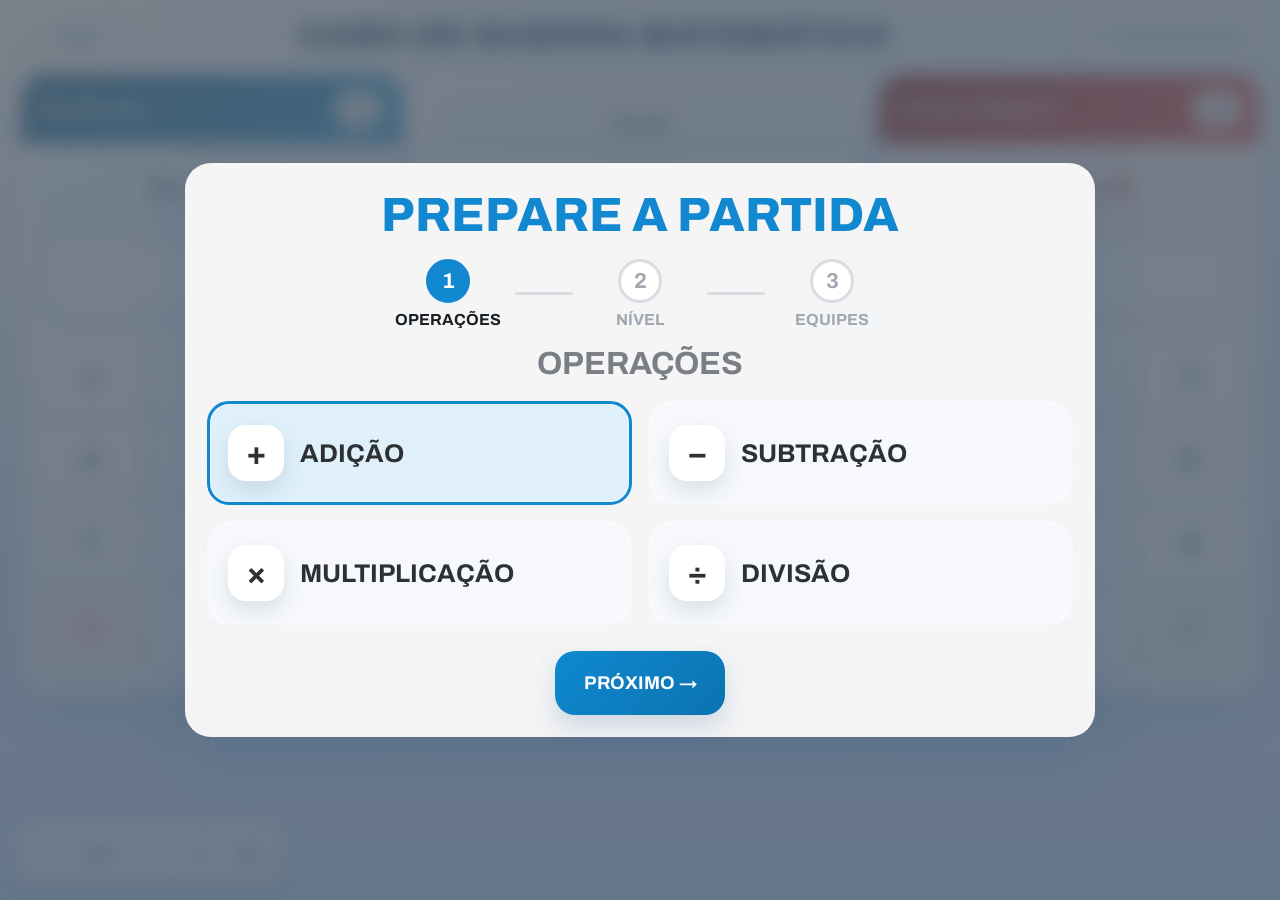
==== commit 249dd8ec: "Refina interface e ajusta jogos da plataforma" ====
--- a/jogos/cabo-de-guerra/index.html
+++ b/jogos/cabo-de-guerra/index.html
@@ -7,14 +7,14 @@
     <meta name="apple-mobile-web-app-capable" content="yes">
     <meta name="apple-mobile-web-app-status-bar-style" content="default">
     <meta name="apple-mobile-web-app-title" content="JOJO">
-    <title>JOJO | Cabo de Guerra Matematico</title>
+    <title>JOJO | Cabo de Guerra Matemático</title>
     <link rel="manifest" href="../../manifest.webmanifest">
     <link rel="icon" type="image/png" sizes="192x192" href="../../assets/icon-192.png">
     <link rel="apple-touch-icon" href="../../assets/icon-192.png">
     <link rel="preconnect" href="https://fonts.googleapis.com">
     <link rel="preconnect" href="https://fonts.gstatic.com" crossorigin>
     <link href="https://fonts.googleapis.com/css2?family=Archivo:wght@500;600;700;800&family=Inter:wght@400;500;600;700;800&display=swap" rel="stylesheet">
-    <link rel="stylesheet" href="./styles.css">
+    <link rel="stylesheet" href="./styles.css?v=11">
 </head>
 <body>
     <div id="app" class="math-tug-app is-setup-open">
@@ -25,8 +25,7 @@
             </a>
 
             <div class="brand-block">
-                <p class="brand-block__eyebrow">JOJO | JOGO MATEMATICO INTERATIVO</p>
-                <h1>CABO DE GUERRA MATEMATICO</h1>
+                <h1>CABO DE GUERRA MATEMÁTICO</h1>
             </div>
 
             <button id="changeTeamsBtn" class="top-pill top-pill--ghost" type="button">
@@ -62,24 +61,12 @@
                     <button type="button" class="keypad__success" data-key="submit">✓</button>
                 </div>
 
-                <p id="leftStatus" class="team-status">AGUARDANDO O INICIO DA PARTIDA</p>
             </section>
 
             <section class="arena-panel">
                 <div class="arena-panel__top">
-                    <div class="arena-score">
-                        <span id="leftArenaName">EQUIPE AZUL</span>
-                        <strong id="leftArenaScore">0</strong>
-                    </div>
-
                     <div class="match-timer">
-                        <span class="match-timer__icon">◷</span>
                         <strong id="matchTimer">00:00</strong>
-                    </div>
-
-                    <div class="arena-score arena-score--right">
-                        <span id="rightArenaName">EQUIPE VERMELHA</span>
-                        <strong id="rightArenaScore">0</strong>
                     </div>
                 </div>
 
@@ -106,7 +93,7 @@
                             <p class="result-card__eyebrow">PARTIDA ENCERRADA</p>
                             <img id="resultBadge" class="result-card__badge hidden" src="./assets/ganhou-azul.gif" alt="Equipe vencedora">
                             <h2 id="resultTitle">EQUIPE AZUL VENCEU</h2>
-                            <p id="resultText">FOI UMA DISPUTA INCRIVEL.</p>
+                            <p id="resultText">FOI UMA DISPUTA INCRÍVEL.</p>
                             <div class="result-card__actions">
                                 <button id="playAgainBtn" class="primary-action" type="button">JOGAR DE NOVO</button>
                                 <button id="openSetupBtn" class="secondary-action" type="button">AJUSTAR PARTIDA</button>
@@ -122,8 +109,8 @@
                     </div>
 
                     <div class="round-chip round-chip--accent">
-                        <span>OPERACOES</span>
-                        <strong id="operationsLabel">ADICAO</strong>
+                        <span>OPERAÇÕES</span>
+                        <strong id="operationsLabel">ADIÇÃO</strong>
                     </div>
                 </div>
             </section>
@@ -154,7 +141,6 @@
                     <button type="button" class="keypad__success" data-key="submit">✓</button>
                 </div>
 
-                <p id="rightStatus" class="team-status">AGUARDANDO O INICIO DA PARTIDA</p>
             </section>
         </main>
 
@@ -172,15 +158,15 @@
             <header class="setup-modal__header">
                 <h2 id="setupTitle">PREPARE A PARTIDA</h2>
 
-                <div class="stepper" aria-label="Etapas da configuracao">
+                <div class="stepper" aria-label="Etapas da configuração">
                     <div class="stepper__item is-active" data-step-indicator="1">
                         <span>1</span>
-                        <strong>OPERACOES</strong>
+                        <strong>OPERAÇÕES</strong>
                     </div>
                     <div class="stepper__line"></div>
                     <div class="stepper__item" data-step-indicator="2">
                         <span>2</span>
-                        <strong>NIVEL</strong>
+                        <strong>NÍVEL</strong>
                     </div>
                     <div class="stepper__line"></div>
                     <div class="stepper__item" data-step-indicator="3">
@@ -193,58 +179,55 @@
             <div class="setup-modal__body">
                 <section class="setup-step" data-step-panel="1">
                     <div class="setup-copy">
-                        <h3>OPERACOES</h3>
-                        <p>ESCOLHA UMA OU MAIS OPERACOES PARA ESTA PARTIDA.</p>
+                        <h3>OPERAÇÕES</h3>
                     </div>
 
                     <div class="selection-grid selection-grid--operations">
                         <button class="selection-card is-selected" type="button" data-operation="add">
                             <span class="selection-card__symbol">+</span>
-                            <strong>ADICAO</strong>
+                            <strong>ADIÇÃO</strong>
                         </button>
                         <button class="selection-card" type="button" data-operation="subtract">
                             <span class="selection-card__symbol">−</span>
-                            <strong>SUBTRACAO</strong>
+                            <strong>SUBTRAÇÃO</strong>
                         </button>
                         <button class="selection-card" type="button" data-operation="multiply">
                             <span class="selection-card__symbol">×</span>
-                            <strong>MULTIPLICACAO</strong>
+                            <strong>MULTIPLICAÇÃO</strong>
                         </button>
                         <button class="selection-card" type="button" data-operation="divide">
                             <span class="selection-card__symbol">÷</span>
-                            <strong>DIVISAO</strong>
+                            <strong>DIVISÃO</strong>
                         </button>
                     </div>
                 </section>
 
                 <section class="setup-step hidden" data-step-panel="2">
                     <div class="setup-copy">
-                        <h3>NIVEL E QUANTIDADE</h3>
-                        <p>ESCOLHA A DIFICULDADE E A QUANTIDADE DE OPERACOES POR PARTIDA.</p>
+                        <h3>NÍVEL E QUANTIDADE</h3>
                     </div>
 
                     <div class="selection-grid selection-grid--levels">
                         <button class="selection-card selection-card--level is-selected" type="button" data-level="1">
                             <span class="selection-card__level-icon">◔</span>
-                            <strong>NIVEL 1</strong>
-                            <small>OPERACOES COM 1 ALGARISMO</small>
+                            <strong>NÍVEL 1</strong>
+                            <small>OPERAÇÕES COM 1 ALGARISMO</small>
                         </button>
                         <button class="selection-card selection-card--level" type="button" data-level="2">
                             <span class="selection-card__level-icon">◑</span>
-                            <strong>NIVEL 2</strong>
+                            <strong>NÍVEL 2</strong>
                             <small>2 ALGARISMOS SEM RESERVA</small>
                         </button>
                         <button class="selection-card selection-card--level" type="button" data-level="3">
                             <span class="selection-card__level-icon">◕</span>
-                            <strong>NIVEL 3</strong>
+                            <strong>NÍVEL 3</strong>
                             <small>2 ALGARISMOS COM RESERVA</small>
                         </button>
                     </div>
 
                     <div class="quantity-panel">
                         <div class="setup-copy setup-copy--compact">
-                            <h3>QUANTIDADE DE OPERACOES</h3>
-                            <p>DEFINA QUANTAS RODADAS A PARTIDA TERA.</p>
+                            <h3>QUANTIDADE DE OPERAÇÕES</h3>
                         </div>
 
                         <div class="quantity-panel__row">
@@ -268,7 +251,6 @@
                     <div class="team-setup-grid">
                         <article class="team-setup-card team-setup-card--blue">
                             <img class="team-setup-card__gif" src="./assets/equipe-azul.gif" alt="Equipe azul">
-                            <strong>1ª EQUIPE (AZUL)</strong>
                             <input id="leftTeamInput" type="text" maxlength="20" placeholder="Nome da equipe">
                         </article>
 
@@ -276,7 +258,6 @@
 
                         <article class="team-setup-card team-setup-card--red">
                             <img class="team-setup-card__gif" src="./assets/equipe-vermelha.gif" alt="Equipe vermelha">
-                            <strong>2ª EQUIPE (VERMELHA)</strong>
                             <input id="rightTeamInput" type="text" maxlength="20" placeholder="Nome da equipe">
                         </article>
                     </div>
@@ -287,13 +268,13 @@
 
             <footer class="setup-modal__footer">
                 <button id="prevStepBtn" class="secondary-action secondary-action--ghost" type="button">← VOLTAR</button>
-                <button id="nextStepBtn" class="primary-action" type="button">PROXIMO →</button>
+                <button id="nextStepBtn" class="primary-action" type="button">PRÓXIMO →</button>
                 <button id="startMatchBtn" class="primary-action hidden" type="button">▶ INICIAR PARTIDA</button>
             </footer>
         </section>
     </div>
 
-    <script src="./app.js"></script>
+    <script src="./app.js?v=11"></script>
     <script src="../../scripts/pwa.js"></script>
 </body>
 </html>
--- a/jogos/cabo-de-guerra/styles.css
+++ b/jogos/cabo-de-guerra/styles.css
@@ -49,7 +49,7 @@
 .math-tug-app {
     position: relative;
     min-height: 100vh;
-    padding: 18px 18px 28px;
+    padding: 14px 16px 22px;
     overflow: hidden;
 }
 
@@ -74,29 +74,31 @@
     z-index: 2;
     display: grid;
     grid-template-columns: auto 1fr auto;
-    gap: 18px;
+    gap: 12px;
     align-items: center;
+    max-width: 1480px;
+    margin: 0 auto;
 }
 
 .top-pill {
     display: inline-flex;
     align-items: center;
-    gap: 10px;
-    min-height: 56px;
-    padding: 0 20px;
+    gap: 8px;
+    min-height: 44px;
+    padding: 0 14px;
     border: 0;
-    border-radius: 20px;
-    background: #fff;
-    box-shadow: 0 12px 32px rgba(14, 63, 106, 0.16);
+    border-radius: 16px;
+    background: rgba(255, 255, 255, 0.92);
+    box-shadow: 0 8px 22px rgba(14, 63, 106, 0.12);
     color: #0f6fae;
     font-family: "Archivo", sans-serif;
-    font-size: 1.15rem;
+    font-size: 0.92rem;
     font-weight: 700;
     text-decoration: none;
 }
 
 .top-pill__icon {
-    font-size: 1.45rem;
+    font-size: 1rem;
     line-height: 1;
 }
 
@@ -108,26 +110,21 @@
     display: grid;
     justify-items: center;
     text-align: center;
-    gap: 6px;
+    gap: 0;
 }
 
 .brand-block__eyebrow {
-    margin: 0;
-    color: rgba(11, 79, 125, 0.78);
-    font-family: "Archivo", sans-serif;
-    font-size: 0.88rem;
-    font-weight: 700;
-    letter-spacing: 0.18em;
-    text-transform: uppercase;
+    display: none;
 }
 
 .brand-block h1 {
     margin: 0;
     font-family: "Archivo", sans-serif;
-    font-size: clamp(2rem, 4vw, 3.25rem);
+    font-size: clamp(1.75rem, 2.7vw, 2.8rem);
     font-weight: 800;
     letter-spacing: 0.02em;
     text-transform: uppercase;
+    line-height: 1.05;
     color: #06385b;
 }
 
@@ -135,26 +132,31 @@
     position: relative;
     z-index: 1;
     display: grid;
-    grid-template-columns: minmax(250px, 1fr) minmax(420px, 1.5fr) minmax(250px, 1fr);
-    gap: 24px;
+    grid-template-columns: minmax(190px, 0.86fr) minmax(260px, 1.02fr) minmax(190px, 0.86fr);
+    gap: 14px;
     align-items: stretch;
-    margin-top: 26px;
+    max-width: 1540px;
+    margin: 14px auto 0;
 }
 
 .team-panel,
 .arena-panel,
 .setup-modal,
 .result-card {
-    border-radius: 30px;
+    border-radius: 26px;
     background: var(--card);
     box-shadow: var(--shadow);
 }
 
+.arena-panel {
+    background: #ffffff;
+}
+
 .team-panel {
-    padding: 0 0 18px;
+    padding: 0 0 14px;
     display: grid;
     grid-template-rows: auto auto 1fr auto;
-    gap: 18px;
+    gap: 14px;
     overflow: hidden;
 }
 
@@ -162,9 +164,9 @@
     display: flex;
     align-items: center;
     justify-content: space-between;
-    padding: 18px 22px;
-    font-family: "Archivo", sans-serif;
-    font-size: 1.15rem;
+    padding: 16px 18px;
+    font-family: "Archivo", sans-serif;
+    font-size: 1.05rem;
     font-weight: 700;
     color: #fff;
 }
@@ -180,21 +182,21 @@
 .score-badge {
     display: inline-grid;
     place-items: center;
-    min-width: 52px;
-    height: 42px;
+    min-width: 48px;
+    height: 38px;
     padding: 0 12px;
     border-radius: 16px;
     background: rgba(255, 255, 255, 0.92);
     color: #0a486f;
     font-family: "Archivo", sans-serif;
-    font-size: 1.35rem;
+    font-size: 1.2rem;
     font-weight: 800;
 }
 
 .problem-board {
-    margin: 0 18px;
-    padding: 18px;
-    border-radius: 24px;
+    margin: 0 14px;
+    padding: 14px;
+    border-radius: 20px;
     background: var(--blue-soft);
     border: 2px solid rgba(34, 125, 192, 0.22);
     text-align: center;
@@ -206,9 +208,9 @@
 }
 
 .problem-expression {
-    min-height: 70px;
-    font-family: "Archivo", sans-serif;
-    font-size: clamp(2rem, 3vw, 2.85rem);
+    min-height: 58px;
+    font-family: "Archivo", sans-serif;
+    font-size: clamp(1.65rem, 2.4vw, 2.35rem);
     font-weight: 800;
     color: #06385b;
     line-height: 1.08;
@@ -222,14 +224,14 @@
 .answer-display {
     display: grid;
     place-items: center;
-    min-height: 82px;
-    margin-top: 14px;
-    border-radius: 20px;
+    min-height: 68px;
+    margin-top: 12px;
+    border-radius: 16px;
     background: #fff;
     border: 2px solid rgba(10, 88, 137, 0.12);
     box-shadow: inset 0 0 0 1px rgba(255, 255, 255, 0.6);
     font-family: "Archivo", sans-serif;
-    font-size: 2.1rem;
+    font-size: 1.75rem;
     font-weight: 700;
     color: #324a60;
 }
@@ -237,19 +239,19 @@
 .keypad {
     display: grid;
     grid-template-columns: repeat(3, minmax(0, 1fr));
-    gap: 14px;
-    padding: 0 18px;
+    gap: 10px;
+    padding: 0 14px;
     touch-action: manipulation;
 }
 
 .keypad button {
-    min-height: 84px;
+    min-height: 74px;
     border: 0;
-    border-radius: 22px;
+    border-radius: 18px;
     background: #fff;
     box-shadow: 0 10px 24px rgba(19, 65, 102, 0.12);
     font-family: "Archivo", sans-serif;
-    font-size: 2rem;
+    font-size: 1.7rem;
     font-weight: 700;
     color: #23435d;
     transition: transform 120ms ease, box-shadow 120ms ease, background 120ms ease;
@@ -272,116 +274,70 @@
     color: #147342 !important;
 }
 
-.team-status {
-    min-height: 48px;
-    margin: 0;
-    padding: 0 22px;
-    text-align: center;
-    font-family: "Archivo", sans-serif;
-    font-size: 1rem;
-    font-weight: 700;
-    letter-spacing: 0.04em;
-    text-transform: uppercase;
-    color: #5f748a;
-}
-
-.team-status.is-win {
-    color: #0d8a43;
-}
-
-.team-status.is-waiting {
-    color: #a26b0c;
-}
-
-.team-status.is-error {
-    color: #bf352f;
-}
-
 .arena-panel {
     display: grid;
     grid-template-rows: auto 1fr auto;
-    gap: 20px;
-    padding: 18px;
+    gap: 14px;
+    padding: 14px;
 }
 
 .arena-panel__top {
-    display: grid;
-    grid-template-columns: 1fr auto 1fr;
-    gap: 16px;
-    align-items: center;
-    padding: 18px 22px;
-    border-radius: 24px;
+    display: flex;
+    justify-content: center;
+    padding: 14px 18px;
+    border-radius: 20px;
     background: rgba(236, 244, 255, 0.94);
-}
-
-.arena-score {
-    display: grid;
-    gap: 6px;
-    font-family: "Archivo", sans-serif;
-    text-transform: uppercase;
-}
-
-.arena-score span {
-    font-size: 0.95rem;
-    color: #466680;
-}
-
-.arena-score strong {
-    font-size: 2.15rem;
-    color: #0b446d;
-}
-
-.arena-score--right {
-    justify-items: end;
-    text-align: right;
 }
 
 .match-timer {
     display: inline-flex;
     align-items: center;
-    gap: 10px;
-    padding: 12px 18px;
+    justify-content: center;
+    padding: 10px 14px;
     border-radius: 999px;
     background: #fff;
     box-shadow: 0 8px 18px rgba(11, 68, 109, 0.12);
     font-family: "Archivo", sans-serif;
-    font-size: 1.6rem;
+    font-size: 1.35rem;
     font-weight: 700;
     color: #0b446d;
 }
 
 .arena-stage {
     position: relative;
-    min-height: 520px;
-    border-radius: 28px;
-    background:
-        linear-gradient(180deg, rgba(255, 255, 255, 0.52), rgba(222, 237, 255, 0.44)),
-        linear-gradient(180deg, #f7fbff, #e3efff);
+    min-height: 350px;
+    border-radius: 24px;
+    background: #ffffff;
     overflow: hidden;
+}
+
+.arena-stage::before {
+    content: none;
 }
 
 .arena-stage__line {
     position: absolute;
     inset: 0 auto 0 50%;
-    width: 8px;
+    width: 4px;
     transform: translateX(-50%);
     background:
         repeating-linear-gradient(
             to bottom,
-            rgba(73, 103, 127, 0.85) 0 16px,
-            rgba(73, 103, 127, 0) 16px 30px
+            rgba(73, 103, 127, 0.48) 0 10px,
+            rgba(73, 103, 127, 0) 10px 22px
         );
-    opacity: 0.9;
-    z-index: 0;
+    opacity: 0.72;
+    z-index: 10;
+    pointer-events: none;
 }
 
 .rope-wrapper {
-    position: absolute;
+    position: relative;
     left: calc(50% + var(--rope-shift));
-    top: 56%;
+    top: 52%;
     bottom: auto;
     z-index: 1;
-    width: min(92%, 900px);
+    width: 100%;
     padding: 0;
     border: 0;
     border-radius: 0;
@@ -393,16 +349,28 @@
     will-change: left;
     backface-visibility: hidden;
     contain: layout paint;
+    overflow: hidden;
+}
+
+.rope-wrapper::before {
+    content: "";
+    position: absolute;
+    inset: 0;
+    border-radius: 28px;
+    background: #ffffff;
+    z-index: 0;
 }
 
 .rope-wrapper__frame {
+    position: relative;
     display: block;
     width: 100%;
-    height: min(44vw, 360px);
-    border: 0;
+    height: 180px;
+    border: none;
     background: transparent;
     pointer-events: none;
     overflow: hidden;
+    z-index: 1;
     transform: translateZ(0);
     backface-visibility: hidden;
 }
@@ -501,15 +469,15 @@
 .arena-panel__bottom {
     display: flex;
     justify-content: center;
-    gap: 16px;
+    gap: 12px;
     flex-wrap: wrap;
 }
 
 .round-chip {
-    min-width: 180px;
-    padding: 14px 18px;
-    border-radius: 20px;
-    background: rgba(236, 244, 255, 0.96);
+    min-width: 160px;
+    padding: 10px 14px;
+    border-radius: 16px;
+    background: rgba(236, 244, 255, 0.92);
     text-align: center;
 }
 
@@ -528,7 +496,7 @@
 
 .round-chip strong {
     margin-top: 8px;
-    font-size: 1.16rem;
+    font-size: 1rem;
     color: #0b446d;
 }
 
@@ -543,22 +511,22 @@
     z-index: 2;
     display: inline-flex;
     align-items: center;
-    gap: 10px;
-    padding: 10px 12px;
-    border-radius: 24px;
+    gap: 8px;
+    padding: 8px 10px;
+    border-radius: 20px;
     background: rgba(255, 255, 255, 0.96);
     box-shadow: 0 14px 28px rgba(9, 49, 81, 0.16);
 }
 
 .zoom-dock button {
-    width: 48px;
-    height: 48px;
+    width: 42px;
+    height: 42px;
     border: 0;
-    border-radius: 16px;
+    border-radius: 14px;
     background: #f4f8ff;
     color: #1172b0;
     font-family: "Archivo", sans-serif;
-    font-size: 1.45rem;
+    font-size: 1.2rem;
     font-weight: 700;
 }
 
@@ -570,7 +538,31 @@
 .zoom-dock strong {
     color: #0f6fae;
     font-family: "Archivo", sans-serif;
-    font-size: 1.2rem;
+    font-size: 1rem;
+}
+
+.math-tug-app.is-fullscreen .topbar,
+.math-tug-app.is-fullscreen #zoomOutBtn,
+.math-tug-app.is-fullscreen #zoomInBtn,
+.math-tug-app.is-fullscreen #zoomValue,
+.math-tug-app.is-fullscreen #soundToggleBtn {
+    display: none !important;
+}
+
+.math-tug-app.is-fullscreen .zoom-dock {
+    left: 16px;
+    bottom: 16px;
+    padding: 0;
+    background: transparent;
+    box-shadow: none;
+}
+
+.math-tug-app.is-fullscreen #fullscreenBtn {
+    width: 48px;
+    height: 48px;
+    border-radius: 16px;
+    background: rgba(255, 255, 255, 0.94);
+    box-shadow: 0 10px 24px rgba(9, 49, 81, 0.16);
 }
 
 .setup-backdrop {
@@ -674,10 +666,7 @@
 }
 
 .setup-copy p {
-    margin: 12px 0 0;
-    color: #7d8790;
-    font-size: 1.05rem;
-    text-transform: uppercase;
+    display: none;
 }
 
 .selection-grid {
@@ -854,12 +843,7 @@
 }
 
 .team-setup-card strong {
-    display: block;
-    margin-top: 8px;
-    font-family: "Archivo", sans-serif;
-    font-size: 1.5rem;
-    color: #6b7580;
-    text-transform: uppercase;
+    display: none;
 }
 
 .team-setup-card input {
@@ -924,7 +908,7 @@
     box-shadow: 0 10px 20px rgba(10, 69, 109, 0.1);
 }
 
-@media (max-width: 1180px) {
+@media (max-width: 860px) {
     .game-layout {
         grid-template-columns: repeat(2, minmax(0, 1fr));
         gap: 18px;
@@ -944,11 +928,11 @@
     }
 
     .rope-wrapper {
-        width: min(94%, 760px);
+        width: 100%;
     }
 
     .rope-wrapper__frame {
-        height: min(38vw, 300px);
+        height: 240px;
     }
 }
 
@@ -980,11 +964,6 @@
         justify-self: end;
     }
 
-    .brand-block__eyebrow {
-        font-size: 0.72rem;
-        letter-spacing: 0.08em;
-    }
-
     .brand-block h1 {
         font-size: clamp(1.7rem, 5.4vw, 2.35rem);
     }
@@ -1080,6 +1059,7 @@
     .arena-stage {
         min-height: 310px;
         border-radius: 22px;
+        background: #ffffff;
     }
 
     .arena-stage__line {
@@ -1093,12 +1073,12 @@
     }
 
     .rope-wrapper {
-        top: 54%;
-        width: min(96%, 640px);
+        top: 53%;
+        width: 100%;
     }
 
     .rope-wrapper__frame {
-        height: min(36vw, 220px);
+        height: 200px;
     }
 
     .round-feedback {
@@ -1180,10 +1160,6 @@
         font-size: 1rem;
     }
 
-    .brand-block__eyebrow {
-        letter-spacing: 0.06em;
-    }
-
     .brand-block h1 {
         font-size: clamp(1.45rem, 8vw, 1.9rem);
     }
@@ -1284,15 +1260,16 @@
     .arena-stage {
         min-height: 210px;
         border-radius: 18px;
+        background: #ffffff;
     }
 
     .rope-wrapper {
-        top: 55%;
-        width: min(96%, 420px);
+        top: 54%;
+        width: 100%;
     }
 
     .rope-wrapper__frame {
-        height: min(40vw, 146px);
+        height: 150px;
     }
 
     .round-feedback {
